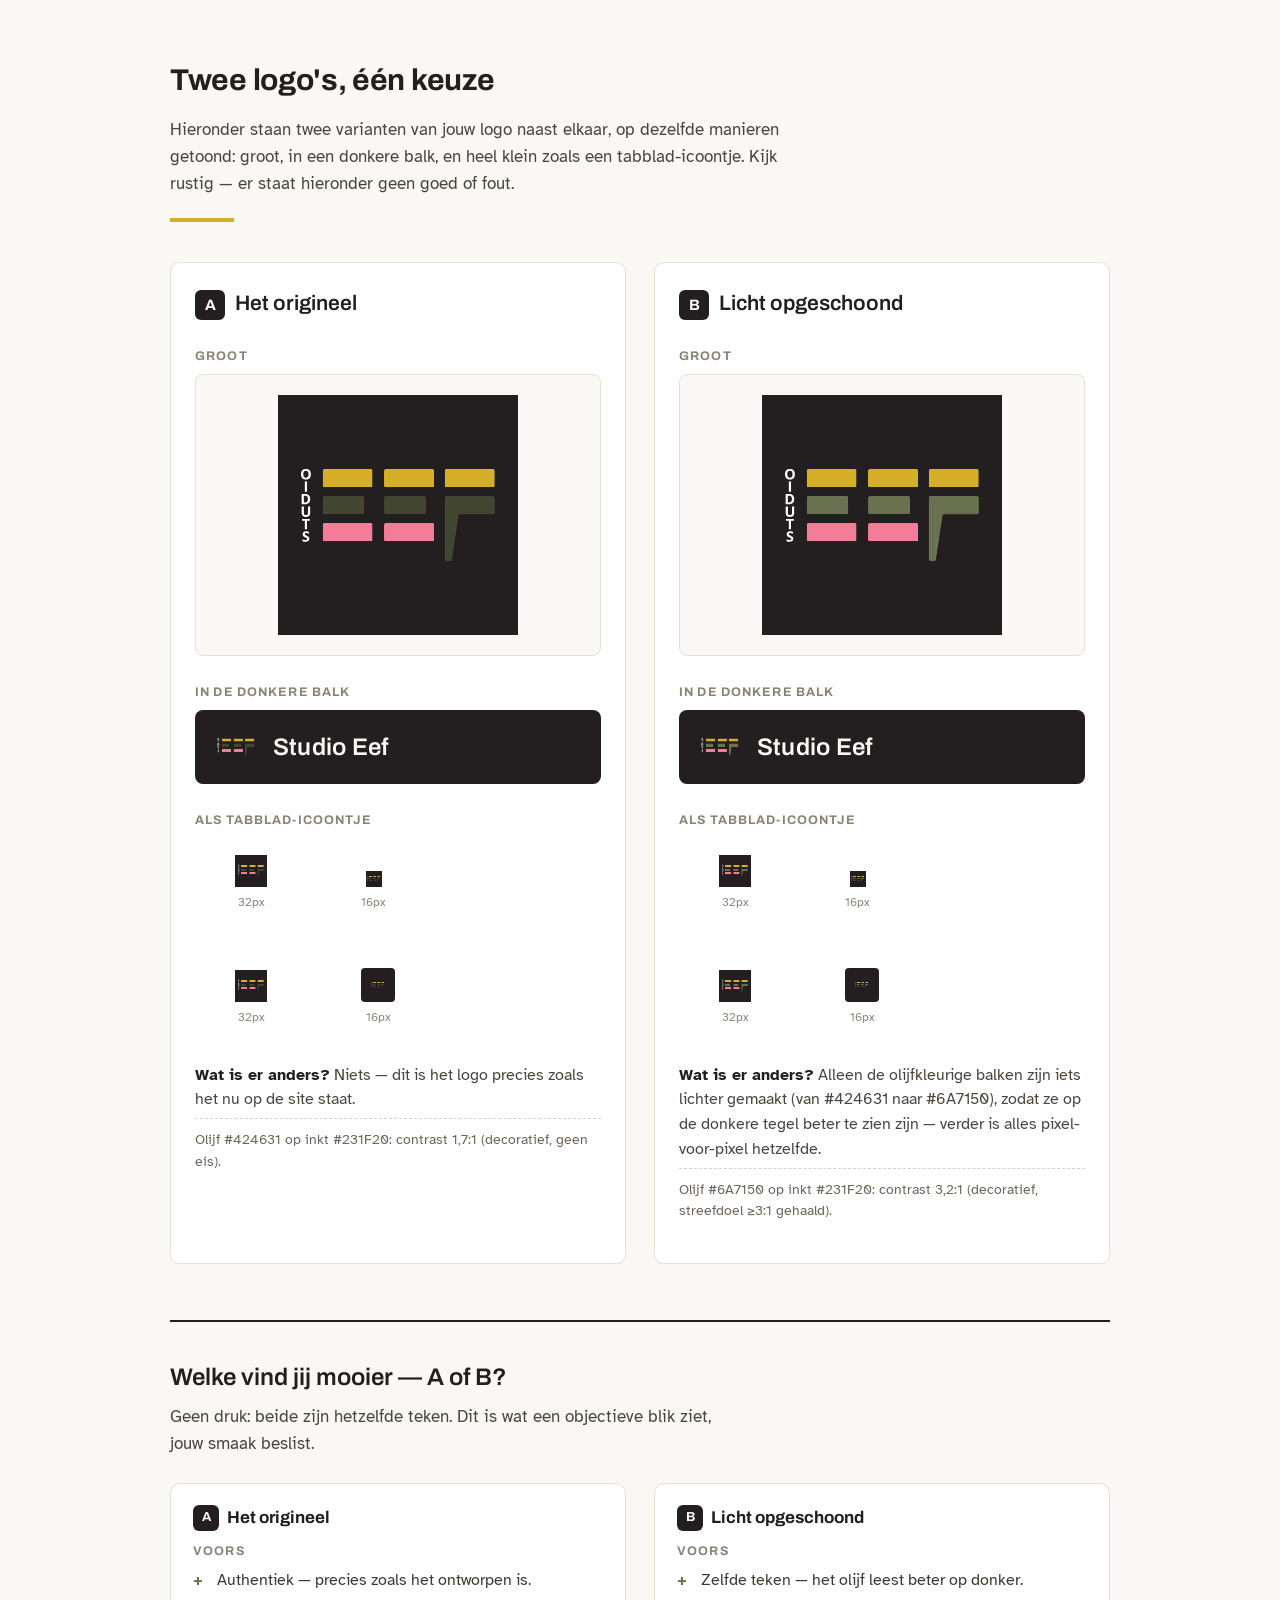
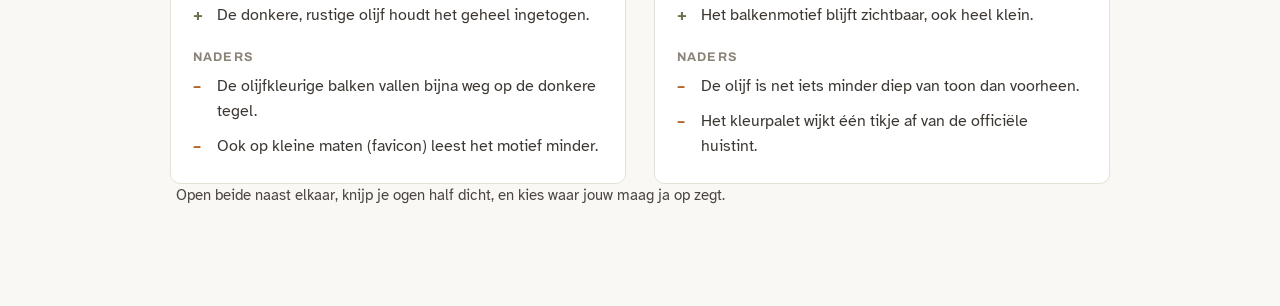
==== logo-keuze/index.html @ 6f705b38 "Logo-keuzepagina voor Eef (origineel vs. olijf-contrastfix 1,67->3,18:1) + Route A-assets (hout hi-r" ====
<!DOCTYPE html>
<html lang="nl">
<head>
<meta charset="UTF-8">
<meta name="viewport" content="width=device-width, initial-scale=1">
<title>Logo-keuze — Studio Eef</title>
<link rel="preconnect" href="https://fonts.googleapis.com">
<link rel="preconnect" href="https://fonts.gstatic.com" crossorigin>
<link href="https://fonts.googleapis.com/css2?family=Archivo:wght@400;600;700&family=Atkinson+Hyperlegible:wght@400;700&display=swap" rel="stylesheet">
<style>
  :root {
    --olijfp: #424631;      /* olijf, puur (huisstijl) */
    --olijf-l: #6A7150;     /* olijf, lichter (enkel in variant B) */
    --mosterd: #D6AF29;
    --roze: #F37C96;
    --inkt: #231F20;
    --papier: #FAF8F4;
  }
  * { box-sizing: border-box; }
  body {
    margin: 0;
    background: var(--papier);
    color: var(--inkt);
    font-family: "Atkinson Hyperlegible", sans-serif;
    font-size: 17px;
    line-height: 1.6;
  }
  h1, h2, h3, .merk-naam { font-family: "Archivo", sans-serif; }
  .wrap { max-width: 980px; margin: 0 auto; padding: 0 20px 72px; }

  /* intro */
  .intro { padding: 56px 0 40px; max-width: 620px; }
  .intro h1 { font-size: 30px; font-weight: 700; margin: 0 0 12px; letter-spacing: -0.01em; }
  .intro p { margin: 0; color: #4a4540; }
  .intro .streeplijn { width: 64px; height: 4px; background: var(--mosterd); margin: 20px 0 0; border: none; }

  /* variant-panelen */
  .panelen { display: grid; grid-template-columns: 1fr 1fr; gap: 28px; }
  @media (max-width: 760px) { .panelen { grid-template-columns: 1fr; } }
  .paneel {
    background: #fff;
    border: 1px solid #e6e1d8;
    border-radius: 10px;
    padding: 24px 24px 28px;
  }
  .paneel > header { display: flex; align-items: baseline; gap: 10px; margin-bottom: 20px; }
  .variant-letter {
    font-family: "Archivo", sans-serif;
    font-weight: 700; font-size: 15px;
    color: var(--papier);
    background: var(--inkt);
    width: 30px; height: 30px; border-radius: 6px;
    display: inline-flex; align-items: center; justify-content: center;
    flex: none;
  }
  .paneel h2 { font-size: 21px; font-weight: 600; margin: 0; }

  .groot-vak {
    background: var(--papier);
    border: 1px solid #e6e1d8;
    border-radius: 8px;
    display: flex; justify-content: center; padding: 20px;
  }
  .groot-vak img { width: 240px; height: 240px; display: block; }

  .label { font-size: 12.5px; font-weight: 700; letter-spacing: 0.09em; text-transform: uppercase; color: #8a8378; margin: 26px 0 8px; font-family: "Archivo", sans-serif; }

  /* nagemaakte inkt-headerbalk */
  .headerbalk {
    background: var(--inkt);
    border-radius: 8px;
    padding: 14px 18px;
    display: flex; align-items: center; gap: 14px;
  }
  .headerbalk img { width: 46px; height: 46px; display: block; flex: none; }
  .headerbalk .merk-naam { color: var(--papier); font-size: 24px; font-weight: 600; letter-spacing: 0.01em; }

  /* favicon-maten */
  .favicons { display: flex; gap: 22px; align-items: flex-end; flex-wrap: wrap; }
  .fav-groep { display: flex; gap: 14px; align-items: flex-end; }
  .fav-maat { text-align: center; }
  .fav-maat .vlak {
    display: flex; align-items: center; justify-content: center;
    border-radius: 4px; margin: 0 auto 6px;
  }
  .fav-maat .vlak.papier { background: var(--papier); border: 1px solid #e6e1d8; }
  .fav-maat .vlak.inkt { background: var(--inkt); }
  .fav-maat img { display: block; }
  .fav-maat figcaption { font-size: 12px; color: #8a8378; }
  .fav-maat .groot32 { width: 32px; height: 32px; padding: 0; }
  .fav-maat .groot16 { width: 16px; height: 16px; padding: 0; }
  .fav-maat.met-padding { padding: 7px; }

  .toelichting { font-size: 15.5px; color: #4a4540; margin: 18px 0 0; }
  .toelichting strong { color: var(--inkt); }
  .contrast-getal {
    font-size: 13.5px; color: #6b655c; margin-top: 6px;
    border-top: 1px dashed #d8d2c6; padding-top: 10px;
  }

  /* keuzehulp onderaan */
  .keuzehulp {
    margin-top: 56px;
    padding-top: 36px;
    border-top: 2px solid var(--inkt);
  }
  .keuzehulp h2 { font-size: 24px; font-weight: 600; margin: 0 0 6px; }
  .keuzehulp > p { color: #4a4540; margin: 0 0 26px; max-width: 560px; }
  .kolommen { display: grid; grid-template-columns: 1fr 1fr; gap: 28px; }
  @media (max-width: 760px) { .kolommen { grid-template-columns: 1fr; } }
  .kolom {
    background: #fff;
    border: 1px solid #e6e1d8;
    border-radius: 10px;
    padding: 20px 22px;
  }
  .kolom h3 { margin: 0 0 10px; font-size: 17px; font-weight: 700; display: flex; align-items: center; gap: 8px; }
  .kolom h3 .variant-letter { width: 26px; height: 26px; font-size: 13px; }
  .kolom ul { margin: 0; padding: 0; list-style: none; font-size: 15.5px; }
  .kolom li { padding: 5px 0 5px 24px; position: relative; color: #3d3833; }
  .kolom li::before { position: absolute; left: 0; font-weight: 700; }
  .kolom li.voor::before { content: "+"; color: var(--olijf-l); }
  .kolom li.nadeer::before { content: "–"; color: #b0642a; }
  .kolom .kopje-lijst { font-size: 12.5px; font-weight: 700; letter-spacing: 0.09em; text-transform: uppercase; color: #8a8378; margin: 14px 0 2px; font-family: "Archivo", sans-serif; }
  .kolom .kopje-lijst:first-of-type { margin-top: 10px; }
  .slotregel { margin-top: 28px; color: #6b655c; font-size: 14.5px; text-align: center; }
</style>
</head>
<body>
<div class="wrap">

  <section class="intro">
    <h1>Twee logo's, één keuze</h1>
    <p>Hieronder staan twee varianten van jouw logo naast elkaar, op dezelfde
    manieren getoond: groot, in een donkere balk, en heel klein zoals een
    tabblad-icoontje. Kijk rustig — er staat hieronder geen goed of fout.</p>
    <hr class="streeplijn">
  </section>

  <div class="panelen">

    <!-- VARIANT A -->
    <section class="paneel" aria-labelledby="titel-a">
      <header>
        <span class="variant-letter" aria-hidden="true">A</span>
        <h2 id="titel-a">Het origineel</h2>
      </header>

      <p class="label">Groot</p>
      <div class="groot-vak"><img src="logo-orig.svg" alt="Logo Studio Eef, origineel: inkt-tegel met balken in olijf, mosterd en roze en witte letters"></div>

      <p class="label">In de donkere balk</p>
      <div class="headerbalk">
        <img src="logo-orig.svg" alt="">
        <span class="merk-naam">Studio Eef</span>
      </div>

      <p class="label">Als tabblad-icoontje</p>
      <div class="favicons">
        <div class="fav-groep">
          <figure class="fav-maat">
            <div class="vlak papier groot32"><img src="logo-orig.svg" width="32" height="32" alt=""></div>
            <figcaption>32px</figcaption>
          </figure>
          <figure class="fav-maat">
            <div class="vlak papier groot16"><img src="logo-orig.svg" width="16" height="16" alt=""></div>
            <figcaption>16px</figcaption>
          </figure>
        </div>
        <div class="fav-groep">
          <figure class="fav-maat">
            <div class="vlak inkt met-padding"><img src="logo-orig.svg" width="32" height="32" alt=""></div>
            <figcaption>32px</figcaption>
          </figure>
          <figure class="fav-maat">
            <div class="vlak inkt" style="padding:9px;"><img src="logo-orig.svg" width="16" height="16" alt=""></div>
            <figcaption>16px</figcaption>
          </figure>
        </div>
      </div>

      <p class="toelichting"><strong>Wat is er anders?</strong> Niets — dit is
      het logo precies zoals het nu op de site staat.</p>
      <p class="contrast-getal">Olijf #424631 op inkt #231F20: contrast 1,7:1
      (decoratief, geen eis).</p>
    </section>

    <!-- VARIANT B -->
    <section class="paneel" aria-labelledby="titel-b">
      <header>
        <span class="variant-letter" aria-hidden="true">B</span>
        <h2 id="titel-b">Licht opgeschoond</h2>
      </header>

      <p class="label">Groot</p>
      <div class="groot-vak"><img src="logo-opgeschoond.svg" alt="Logo Studio Eef, opgeschoond: identiek aan het origineel, alleen de olijfkleurige balken zijn iets lichter"></div>

      <p class="label">In de donkere balk</p>
      <div class="headerbalk">
        <img src="logo-opgeschoond.svg" alt="">
        <span class="merk-naam">Studio Eef</span>
      </div>

      <p class="label">Als tabblad-icoontje</p>
      <div class="favicons">
        <div class="fav-groep">
          <figure class="fav-maat">
            <div class="vlak papier groot32"><img src="logo-opgeschoond.svg" width="32" height="32" alt=""></div>
            <figcaption>32px</figcaption>
          </figure>
          <figure class="fav-maat">
            <div class="vlak papier groot16"><img src="logo-opgeschoond.svg" width="16" height="16" alt=""></div>
            <figcaption>16px</figcaption>
          </figure>
        </div>
        <div class="fav-groep">
          <figure class="fav-maat">
            <div class="vlak inkt met-padding"><img src="logo-opgeschoond.svg" width="32" height="32" alt=""></div>
            <figcaption>32px</figcaption>
          </figure>
          <figure class="fav-maat">
            <div class="vlak inkt" style="padding:9px;"><img src="logo-opgeschoond.svg" width="16" height="16" alt=""></div>
            <figcaption>16px</figcaption>
          </figure>
        </div>
      </div>

      <p class="toelichting"><strong>Wat is er anders?</strong> Alleen de
      olijfkleurige balken zijn iets lichter gemaakt (van #424631 naar #6A7150),
      zodat ze op de donkere tegel beter te zien zijn — verder is alles
      pixel-voor-pixel hetzelfde.</p>
      <p class="contrast-getal">Olijf #6A7150 op inkt #231F20: contrast 3,2:1
      (decoratief, streefdoel ≥3:1 gehaald).</p>
    </section>

  </div>

  <!-- KEUZEHULP -->
  <section class="keuzehulp" aria-labelledby="titel-keuze">
    <h2 id="titel-keuze">Welke vind jij mooier — A of B?</h2>
    <p>Geen druk: beide zijn hetzelfde teken. Dit is wat een objectieve blik
    ziet, jouw smaak beslist.</p>

    <div class="kolommen">
      <div class="kolom">
        <h3><span class="variant-letter" aria-hidden="true">A</span> Het origineel</h3>
        <p class="kopje-lijst">Voors</p>
        <ul>
          <li class="voor">Authentiek — precies zoals het ontworpen is.</li>
          <li class="voor">De donkere, rustige olijf houdt het geheel ingetogen.</li>
        </ul>
        <p class="kopje-lijst">Naders</p>
        <ul>
          <li class="nadeer">De olijfkleurige balken vallen bijna weg op de donkere tegel.</li>
          <li class="nadeer">Ook op kleine maten (favicon) leest het motief minder.</li>
        </ul>
      </div>
      <div class="kolom">
        <h3><span class="variant-letter" aria-hidden="true">B</span> Licht opgeschoond</h3>
        <p class="kopje-lijst">Voors</p>
        <ul>
          <li class="voor">Zelfde teken — het olijf leest beter op donker.</li>
          <li class="voor">Het balkenmotief blijft zichtbaar, ook heel klein.</li>
        </ul>
        <p class="kopje-lijst">Naders</p>
        <ul>
          <li class="nadeer">De olijf is net iets minder diep van toon dan voorheen.</li>
          <li class="nadeer">Het kleurpalet wijkt één tikje af van de officiële huistint.</li>
        </ul>
      </div>
    </div>

    <p class="slotregel">Open beide naast elkaar, knijp je ogen half dicht, en
    kies waar jouw maag ja op zegt.</p>
  </section>

</div>
</body>
</html>
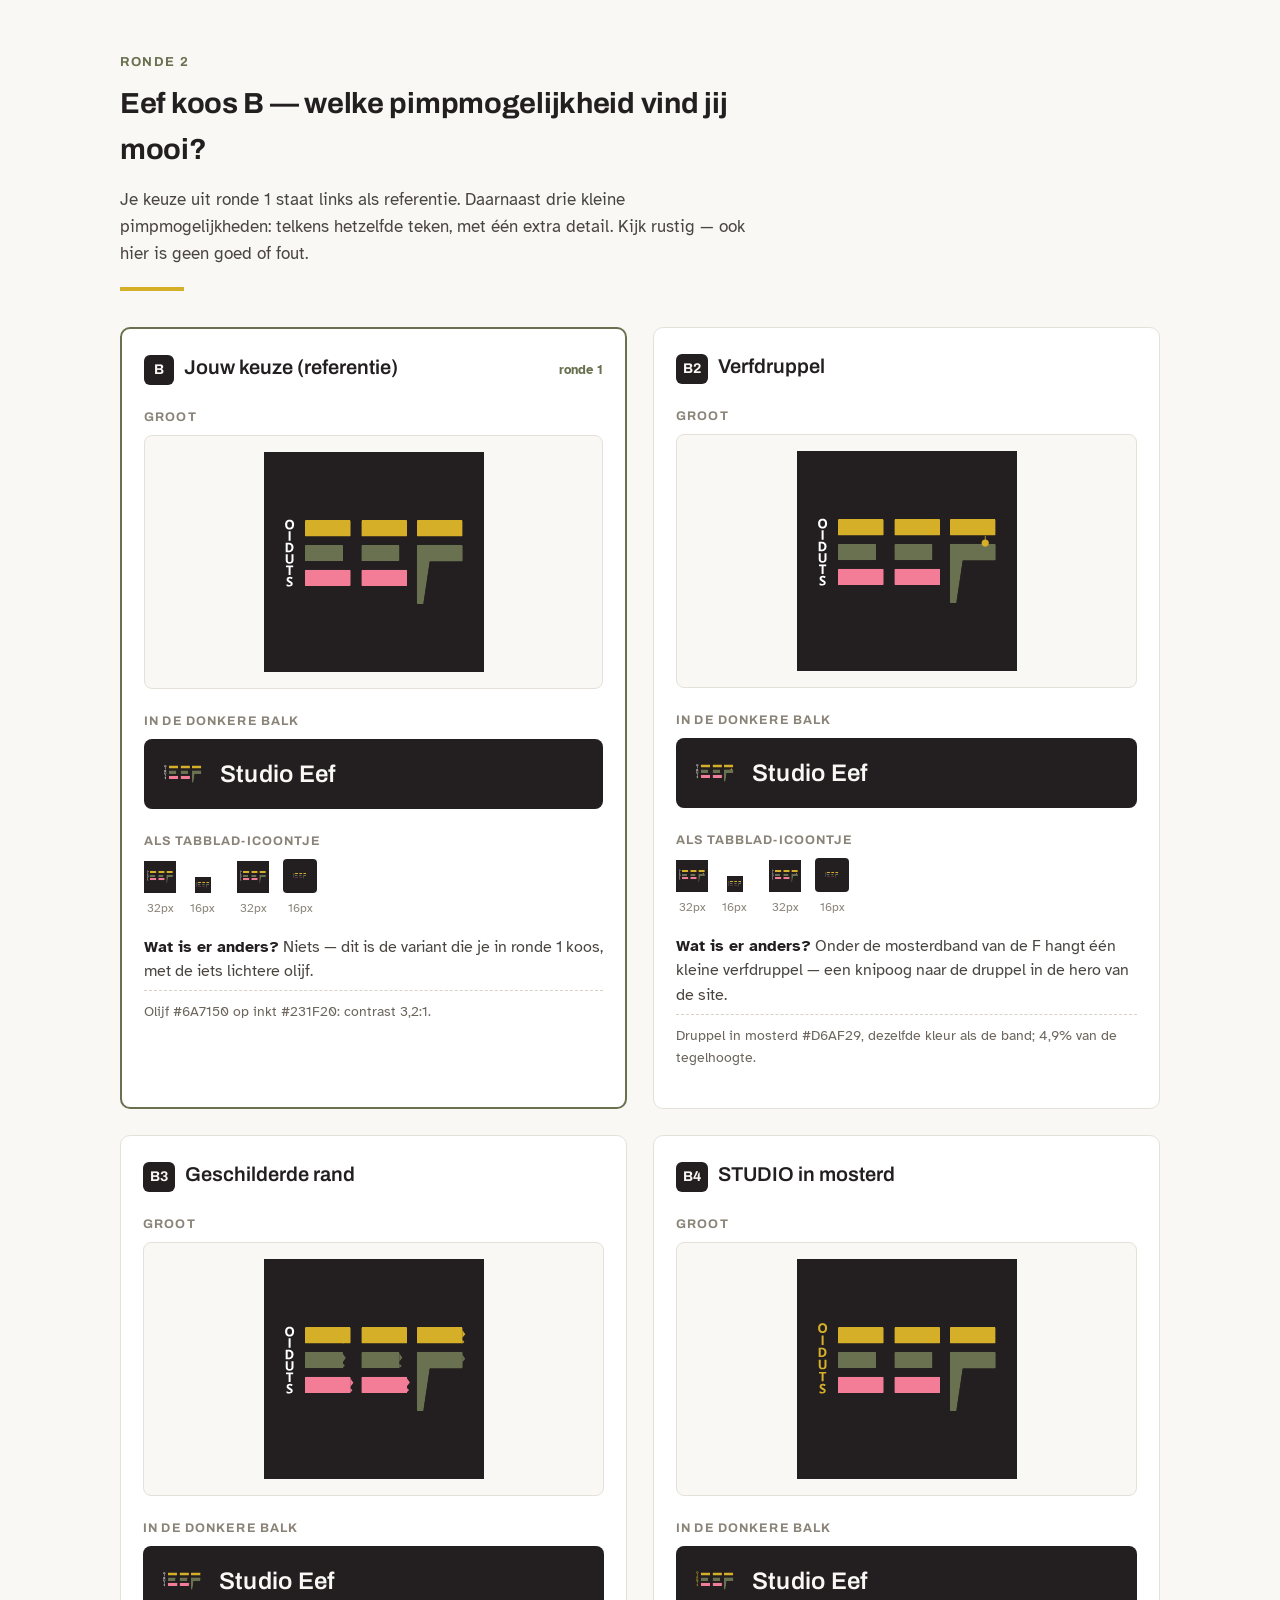
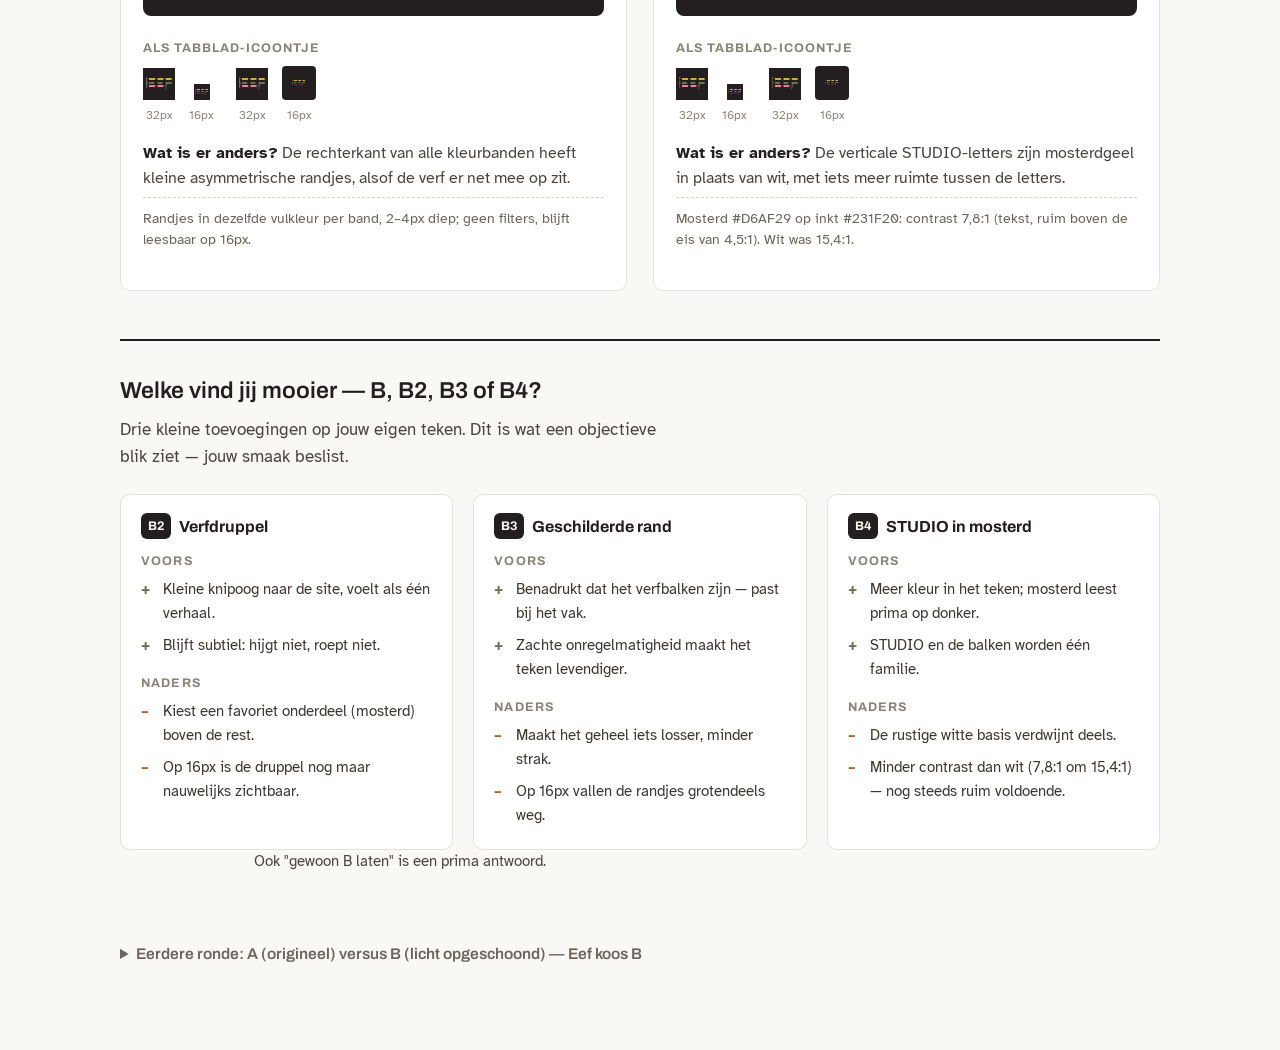
==== commit 8437bac0: "Logo-ronde 2: pimplus op B (druppel/kwastrand/STUDIO-mosterd) + finale Route A-assets (hout-final, s" ====
--- a/logo-keuze/index.html
+++ b/logo-keuze/index.html
@@ -3,14 +3,14 @@
 <head>
 <meta charset="UTF-8">
 <meta name="viewport" content="width=device-width, initial-scale=1">
-<title>Logo-keuze — Studio Eef</title>
+<title>Logo-keuze, ronde 2 — Studio Eef</title>
 <link rel="preconnect" href="https://fonts.googleapis.com">
 <link rel="preconnect" href="https://fonts.gstatic.com" crossorigin>
 <link href="https://fonts.googleapis.com/css2?family=Archivo:wght@400;600;700&family=Atkinson+Hyperlegible:wght@400;700&display=swap" rel="stylesheet">
 <style>
   :root {
     --olijfp: #424631;      /* olijf, puur (huisstijl) */
-    --olijf-l: #6A7150;     /* olijf, lichter (enkel in variant B) */
+    --olijf-l: #6A7150;     /* olijf, lichter (in B en afgeleiden) */
     --mosterd: #D6AF29;
     --roze: #F37C96;
     --inkt: #231F20;
@@ -26,50 +26,53 @@
     line-height: 1.6;
   }
   h1, h2, h3, .merk-naam { font-family: "Archivo", sans-serif; }
-  .wrap { max-width: 980px; margin: 0 auto; padding: 0 20px 72px; }
+  .wrap { max-width: 1080px; margin: 0 auto; padding: 0 20px 72px; }
 
   /* intro */
-  .intro { padding: 56px 0 40px; max-width: 620px; }
-  .intro h1 { font-size: 30px; font-weight: 700; margin: 0 0 12px; letter-spacing: -0.01em; }
+  .intro { padding: 52px 0 36px; max-width: 640px; }
+  .intro .ronde { font-family: "Archivo", sans-serif; font-size: 13px; font-weight: 700; letter-spacing: 0.12em; text-transform: uppercase; color: var(--olijf-l); margin: 0 0 8px; }
+  .intro h1 { font-size: 29px; font-weight: 700; margin: 0 0 12px; letter-spacing: -0.01em; }
   .intro p { margin: 0; color: #4a4540; }
   .intro .streeplijn { width: 64px; height: 4px; background: var(--mosterd); margin: 20px 0 0; border: none; }
 
   /* variant-panelen */
-  .panelen { display: grid; grid-template-columns: 1fr 1fr; gap: 28px; }
-  @media (max-width: 760px) { .panelen { grid-template-columns: 1fr; } }
+  .panelen { display: grid; grid-template-columns: 1fr 1fr; gap: 26px; }
+  @media (max-width: 780px) { .panelen { grid-template-columns: 1fr; } }
   .paneel {
     background: #fff;
     border: 1px solid #e6e1d8;
     border-radius: 10px;
-    padding: 24px 24px 28px;
-  }
-  .paneel > header { display: flex; align-items: baseline; gap: 10px; margin-bottom: 20px; }
+    padding: 22px 22px 26px;
+  }
+  .paneel.referentie { border: 2px solid var(--olijf-l); }
+  .paneel > header { display: flex; align-items: baseline; gap: 10px; margin-bottom: 18px; }
   .variant-letter {
     font-family: "Archivo", sans-serif;
-    font-weight: 700; font-size: 15px;
+    font-weight: 700; font-size: 14px;
     color: var(--papier);
     background: var(--inkt);
-    width: 30px; height: 30px; border-radius: 6px;
+    min-width: 30px; height: 30px; border-radius: 6px;
     display: inline-flex; align-items: center; justify-content: center;
-    flex: none;
-  }
-  .paneel h2 { font-size: 21px; font-weight: 600; margin: 0; }
+    flex: none; padding: 0 7px;
+  }
+  .paneel h2 { font-size: 20px; font-weight: 600; margin: 0; }
+  .paneel .referentie-label { font-size: 12.5px; color: var(--olijf-l); font-weight: 700; margin-left: auto; }
 
   .groot-vak {
     background: var(--papier);
     border: 1px solid #e6e1d8;
     border-radius: 8px;
-    display: flex; justify-content: center; padding: 20px;
-  }
-  .groot-vak img { width: 240px; height: 240px; display: block; }
-
-  .label { font-size: 12.5px; font-weight: 700; letter-spacing: 0.09em; text-transform: uppercase; color: #8a8378; margin: 26px 0 8px; font-family: "Archivo", sans-serif; }
+    display: flex; justify-content: center; padding: 16px;
+  }
+  .groot-vak img { width: 220px; height: 220px; display: block; }
+
+  .label { font-size: 12.5px; font-weight: 700; letter-spacing: 0.09em; text-transform: uppercase; color: #8a8378; margin: 22px 0 8px; font-family: "Archivo", sans-serif; }
 
   /* nagemaakte inkt-headerbalk */
   .headerbalk {
     background: var(--inkt);
     border-radius: 8px;
-    padding: 14px 18px;
+    padding: 12px 16px;
     display: flex; align-items: center; gap: 14px;
   }
   .headerbalk img { width: 46px; height: 46px; display: block; flex: none; }
@@ -78,7 +81,7 @@
   /* favicon-maten */
   .favicons { display: flex; gap: 22px; align-items: flex-end; flex-wrap: wrap; }
   .fav-groep { display: flex; gap: 14px; align-items: flex-end; }
-  .fav-maat { text-align: center; }
+  .fav-maat { text-align: center; margin: 0; }
   .fav-maat .vlak {
     display: flex; align-items: center; justify-content: center;
     border-radius: 4px; margin: 0 auto 6px;
@@ -91,109 +94,68 @@
   .fav-maat .groot16 { width: 16px; height: 16px; padding: 0; }
   .fav-maat.met-padding { padding: 7px; }
 
-  .toelichting { font-size: 15.5px; color: #4a4540; margin: 18px 0 0; }
+  .toelichting { font-size: 15.5px; color: #4a4540; margin: 16px 0 0; }
   .toelichting strong { color: var(--inkt); }
   .contrast-getal {
     font-size: 13.5px; color: #6b655c; margin-top: 6px;
     border-top: 1px dashed #d8d2c6; padding-top: 10px;
   }
 
-  /* keuzehulp onderaan */
-  .keuzehulp {
-    margin-top: 56px;
-    padding-top: 36px;
-    border-top: 2px solid var(--inkt);
-  }
-  .keuzehulp h2 { font-size: 24px; font-weight: 600; margin: 0 0 6px; }
-  .keuzehulp > p { color: #4a4540; margin: 0 0 26px; max-width: 560px; }
-  .kolommen { display: grid; grid-template-columns: 1fr 1fr; gap: 28px; }
-  @media (max-width: 760px) { .kolommen { grid-template-columns: 1fr; } }
+  /* keuzehulp */
+  .keuzehulp { margin-top: 48px; padding-top: 32px; border-top: 2px solid var(--inkt); }
+  .keuzehulp h2 { font-size: 23px; font-weight: 600; margin: 0 0 6px; }
+  .keuzehulp > p { color: #4a4540; margin: 0 0 24px; max-width: 560px; }
+  .kolommen { display: grid; grid-template-columns: repeat(auto-fit, minmax(220px, 1fr)); gap: 20px; }
   .kolom {
     background: #fff;
     border: 1px solid #e6e1d8;
     border-radius: 10px;
-    padding: 20px 22px;
-  }
-  .kolom h3 { margin: 0 0 10px; font-size: 17px; font-weight: 700; display: flex; align-items: center; gap: 8px; }
-  .kolom h3 .variant-letter { width: 26px; height: 26px; font-size: 13px; }
-  .kolom ul { margin: 0; padding: 0; list-style: none; font-size: 15.5px; }
-  .kolom li { padding: 5px 0 5px 24px; position: relative; color: #3d3833; }
+    padding: 18px 20px;
+  }
+  .kolom h3 { margin: 0 0 8px; font-size: 16px; font-weight: 700; display: flex; align-items: center; gap: 8px; }
+  .kolom h3 .variant-letter { min-width: 26px; height: 26px; font-size: 12.5px; }
+  .kolom ul { margin: 0; padding: 0; list-style: none; font-size: 15px; }
+  .kolom li { padding: 4px 0 4px 22px; position: relative; color: #3d3833; }
   .kolom li::before { position: absolute; left: 0; font-weight: 700; }
   .kolom li.voor::before { content: "+"; color: var(--olijf-l); }
   .kolom li.nadeer::before { content: "–"; color: #b0642a; }
-  .kolom .kopje-lijst { font-size: 12.5px; font-weight: 700; letter-spacing: 0.09em; text-transform: uppercase; color: #8a8378; margin: 14px 0 2px; font-family: "Archivo", sans-serif; }
-  .kolom .kopje-lijst:first-of-type { margin-top: 10px; }
-  .slotregel { margin-top: 28px; color: #6b655c; font-size: 14.5px; text-align: center; }
+  .kolom .kopje-lijst { font-size: 12.5px; font-weight: 700; letter-spacing: 0.09em; text-transform: uppercase; color: #8a8378; margin: 12px 0 2px; font-family: "Archivo", sans-serif; }
+  .slotregel { margin-top: 26px; color: #6b655c; font-size: 14.5px; text-align: center; }
+
+  /* eerdere ronde */
+  .eerdere-ronde { margin-top: 56px; }
+  .eerdere-ronde summary {
+    font-family: "Archivo", sans-serif;
+    font-size: 15.5px; font-weight: 600; color: #6b655c;
+    cursor: pointer; padding: 12px 0;
+  }
+  .eerdere-ronde[open] summary { color: var(--inkt); }
 </style>
 </head>
 <body>
 <div class="wrap">
 
   <section class="intro">
-    <h1>Twee logo's, één keuze</h1>
-    <p>Hieronder staan twee varianten van jouw logo naast elkaar, op dezelfde
-    manieren getoond: groot, in een donkere balk, en heel klein zoals een
-    tabblad-icoontje. Kijk rustig — er staat hieronder geen goed of fout.</p>
+    <p class="ronde">Ronde 2</p>
+    <h1>Eef koos B — welke pimpmogelijkheid vind jij mooi?</h1>
+    <p>Je keuze uit ronde 1 staat links als referentie. Daarnaast drie kleine
+    pimpmogelijkheden: telkens hetzelfde teken, met één extra detail. Kijk
+    rustig — ook hier is geen goed of fout.</p>
     <hr class="streeplijn">
   </section>
 
   <div class="panelen">
 
-    <!-- VARIANT A -->
-    <section class="paneel" aria-labelledby="titel-a">
-      <header>
-        <span class="variant-letter" aria-hidden="true">A</span>
-        <h2 id="titel-a">Het origineel</h2>
-      </header>
-
-      <p class="label">Groot</p>
-      <div class="groot-vak"><img src="logo-orig.svg" alt="Logo Studio Eef, origineel: inkt-tegel met balken in olijf, mosterd en roze en witte letters"></div>
-
-      <p class="label">In de donkere balk</p>
-      <div class="headerbalk">
-        <img src="logo-orig.svg" alt="">
-        <span class="merk-naam">Studio Eef</span>
-      </div>
-
-      <p class="label">Als tabblad-icoontje</p>
-      <div class="favicons">
-        <div class="fav-groep">
-          <figure class="fav-maat">
-            <div class="vlak papier groot32"><img src="logo-orig.svg" width="32" height="32" alt=""></div>
-            <figcaption>32px</figcaption>
-          </figure>
-          <figure class="fav-maat">
-            <div class="vlak papier groot16"><img src="logo-orig.svg" width="16" height="16" alt=""></div>
-            <figcaption>16px</figcaption>
-          </figure>
-        </div>
-        <div class="fav-groep">
-          <figure class="fav-maat">
-            <div class="vlak inkt met-padding"><img src="logo-orig.svg" width="32" height="32" alt=""></div>
-            <figcaption>32px</figcaption>
-          </figure>
-          <figure class="fav-maat">
-            <div class="vlak inkt" style="padding:9px;"><img src="logo-orig.svg" width="16" height="16" alt=""></div>
-            <figcaption>16px</figcaption>
-          </figure>
-        </div>
-      </div>
-
-      <p class="toelichting"><strong>Wat is er anders?</strong> Niets — dit is
-      het logo precies zoals het nu op de site staat.</p>
-      <p class="contrast-getal">Olijf #424631 op inkt #231F20: contrast 1,7:1
-      (decoratief, geen eis).</p>
-    </section>
-
-    <!-- VARIANT B -->
-    <section class="paneel" aria-labelledby="titel-b">
+    <!-- B (referentie) -->
+    <section class="paneel referentie" aria-labelledby="titel-b">
       <header>
         <span class="variant-letter" aria-hidden="true">B</span>
-        <h2 id="titel-b">Licht opgeschoond</h2>
+        <h2 id="titel-b">Jouw keuze (referentie)</h2>
+        <span class="referentie-label">ronde 1</span>
       </header>
 
       <p class="label">Groot</p>
-      <div class="groot-vak"><img src="logo-opgeschoond.svg" alt="Logo Studio Eef, opgeschoond: identiek aan het origineel, alleen de olijfkleurige balken zijn iets lichter"></div>
+      <div class="groot-vak"><img src="logo-opgeschoond.svg" alt="Gekozen logo B: inkt-tegel met balken in lichte olijf, mosterd en roze en witte letters"></div>
 
       <p class="label">In de donkere balk</p>
       <div class="headerbalk">
@@ -204,75 +166,217 @@
       <p class="label">Als tabblad-icoontje</p>
       <div class="favicons">
         <div class="fav-groep">
-          <figure class="fav-maat">
-            <div class="vlak papier groot32"><img src="logo-opgeschoond.svg" width="32" height="32" alt=""></div>
-            <figcaption>32px</figcaption>
-          </figure>
-          <figure class="fav-maat">
-            <div class="vlak papier groot16"><img src="logo-opgeschoond.svg" width="16" height="16" alt=""></div>
-            <figcaption>16px</figcaption>
-          </figure>
-        </div>
-        <div class="fav-groep">
-          <figure class="fav-maat">
-            <div class="vlak inkt met-padding"><img src="logo-opgeschoond.svg" width="32" height="32" alt=""></div>
-            <figcaption>32px</figcaption>
-          </figure>
-          <figure class="fav-maat">
-            <div class="vlak inkt" style="padding:9px;"><img src="logo-opgeschoond.svg" width="16" height="16" alt=""></div>
-            <figcaption>16px</figcaption>
-          </figure>
-        </div>
-      </div>
-
-      <p class="toelichting"><strong>Wat is er anders?</strong> Alleen de
-      olijfkleurige balken zijn iets lichter gemaakt (van #424631 naar #6A7150),
-      zodat ze op de donkere tegel beter te zien zijn — verder is alles
-      pixel-voor-pixel hetzelfde.</p>
-      <p class="contrast-getal">Olijf #6A7150 op inkt #231F20: contrast 3,2:1
-      (decoratief, streefdoel ≥3:1 gehaald).</p>
+          <figure class="fav-maat"><div class="vlak papier groot32"><img src="logo-opgeschoond.svg" width="32" height="32" alt=""></div><figcaption>32px</figcaption></figure>
+          <figure class="fav-maat"><div class="vlak papier groot16"><img src="logo-opgeschoond.svg" width="16" height="16" alt=""></div><figcaption>16px</figcaption></figure>
+        </div>
+        <div class="fav-groep">
+          <figure class="fav-maat"><div class="vlak inkt met-padding"><img src="logo-opgeschoond.svg" width="32" height="32" alt=""></div><figcaption>32px</figcaption></figure>
+          <figure class="fav-maat"><div class="vlak inkt" style="padding:9px;"><img src="logo-opgeschoond.svg" width="16" height="16" alt=""></div><figcaption>16px</figcaption></figure>
+        </div>
+      </div>
+
+      <p class="toelichting"><strong>Wat is er anders?</strong> Niets — dit is
+      de variant die je in ronde 1 koos, met de iets lichtere olijf.</p>
+      <p class="contrast-getal">Olijf #6A7150 op inkt #231F20: contrast 3,2:1.</p>
+    </section>
+
+    <!-- B2 druppel -->
+    <section class="paneel" aria-labelledby="titel-b2">
+      <header>
+        <span class="variant-letter" aria-hidden="true">B2</span>
+        <h2 id="titel-b2">Verfdruppel</h2>
+      </header>
+
+      <p class="label">Groot</p>
+      <div class="groot-vak"><img src="logo-b2-druppel.svg" alt="Logo B met een kleine mosterdgele verfdruppel onder de mosterdband van de F"></div>
+
+      <p class="label">In de donkere balk</p>
+      <div class="headerbalk">
+        <img src="logo-b2-druppel.svg" alt="">
+        <span class="merk-naam">Studio Eef</span>
+      </div>
+
+      <p class="label">Als tabblad-icoontje</p>
+      <div class="favicons">
+        <div class="fav-groep">
+          <figure class="fav-maat"><div class="vlak papier groot32"><img src="logo-b2-druppel.svg" width="32" height="32" alt=""></div><figcaption>32px</figcaption></figure>
+          <figure class="fav-maat"><div class="vlak papier groot16"><img src="logo-b2-druppel.svg" width="16" height="16" alt=""></div><figcaption>16px</figcaption></figure>
+        </div>
+        <div class="fav-groep">
+          <figure class="fav-maat"><div class="vlak inkt met-padding"><img src="logo-b2-druppel.svg" width="32" height="32" alt=""></div><figcaption>32px</figcaption></figure>
+          <figure class="fav-maat"><div class="vlak inkt" style="padding:9px;"><img src="logo-b2-druppel.svg" width="16" height="16" alt=""></div><figcaption>16px</figcaption></figure>
+        </div>
+      </div>
+
+      <p class="toelichting"><strong>Wat is er anders?</strong> Onder de
+      mosterdband van de F hangt één kleine verfdruppel — een knipoog naar de
+      druppel in de hero van de site.</p>
+      <p class="contrast-getal">Druppel in mosterd #D6AF29, dezelfde kleur als
+      de band; 4,9% van de tegelhoogte.</p>
+    </section>
+
+    <!-- B3 kwastrand -->
+    <section class="paneel" aria-labelledby="titel-b3">
+      <header>
+        <span class="variant-letter" aria-hidden="true">B3</span>
+        <h2 id="titel-b3">Geschilderde rand</h2>
+      </header>
+
+      <p class="label">Groot</p>
+      <div class="groot-vak"><img src="logo-b3-kwastrand.svg" alt="Logo B waarbij de rechterkant van alle kleurbanden een licht rafelige, net-geschilderde rand heeft"></div>
+
+      <p class="label">In de donkere balk</p>
+      <div class="headerbalk">
+        <img src="logo-b3-kwastrand.svg" alt="">
+        <span class="merk-naam">Studio Eef</span>
+      </div>
+
+      <p class="label">Als tabblad-icoontje</p>
+      <div class="favicons">
+        <div class="fav-groep">
+          <figure class="fav-maat"><div class="vlak papier groot32"><img src="logo-b3-kwastrand.svg" width="32" height="32" alt=""></div><figcaption>32px</figcaption></figure>
+          <figure class="fav-maat"><div class="vlak papier groot16"><img src="logo-b3-kwastrand.svg" width="16" height="16" alt=""></div><figcaption>16px</figcaption></figure>
+        </div>
+        <div class="fav-groep">
+          <figure class="fav-maat"><div class="vlak inkt met-padding"><img src="logo-b3-kwastrand.svg" width="32" height="32" alt=""></div><figcaption>32px</figcaption></figure>
+          <figure class="fav-maat"><div class="vlak inkt" style="padding:9px;"><img src="logo-b3-kwastrand.svg" width="16" height="16" alt=""></div><figcaption>16px</figcaption></figure>
+        </div>
+      </div>
+
+      <p class="toelichting"><strong>Wat is er anders?</strong> De rechterkant
+      van alle kleurbanden heeft kleine asymmetrische randjes, alsof de verf
+      er net mee op zit.</p>
+      <p class="contrast-getal">Randjes in dezelfde vulkleur per band, 2–4px
+      diep; geen filters, blijft leesbaar op 16px.</p>
+    </section>
+
+    <!-- B4 studio mosterd -->
+    <section class="paneel" aria-labelledby="titel-b4">
+      <header>
+        <span class="variant-letter" aria-hidden="true">B4</span>
+        <h2 id="titel-b4">STUDIO in mosterd</h2>
+      </header>
+
+      <p class="label">Groot</p>
+      <div class="groot-vak"><img src="logo-b4-studio-mosterd.svg" alt="Logo B waarbij de verticale STUDIO-letters mosterdgeel zijn in plaats van wit"></div>
+
+      <p class="label">In de donkere balk</p>
+      <div class="headerbalk">
+        <img src="logo-b4-studio-mosterd.svg" alt="">
+        <span class="merk-naam">Studio Eef</span>
+      </div>
+
+      <p class="label">Als tabblad-icoontje</p>
+      <div class="favicons">
+        <div class="fav-groep">
+          <figure class="fav-maat"><div class="vlak papier groot32"><img src="logo-b4-studio-mosterd.svg" width="32" height="32" alt=""></div><figcaption>32px</figcaption></figure>
+          <figure class="fav-maat"><div class="vlak papier groot16"><img src="logo-b4-studio-mosterd.svg" width="16" height="16" alt=""></div><figcaption>16px</figcaption></figure>
+        </div>
+        <div class="fav-groep">
+          <figure class="fav-maat"><div class="vlak inkt met-padding"><img src="logo-b4-studio-mosterd.svg" width="32" height="32" alt=""></div><figcaption>32px</figcaption></figure>
+          <figure class="fav-maat"><div class="vlak inkt" style="padding:9px;"><img src="logo-b4-studio-mosterd.svg" width="16" height="16" alt=""></div><figcaption>16px</figcaption></figure>
+        </div>
+      </div>
+
+      <p class="toelichting"><strong>Wat is er anders?</strong> De verticale
+      STUDIO-letters zijn mosterdgeel in plaats van wit, met iets meer ruimte
+      tussen de letters.</p>
+      <p class="contrast-getal">Mosterd #D6AF29 op inkt #231F20: contrast
+      7,8:1 (tekst, ruim boven de eis van 4,5:1). Wit was 15,4:1.</p>
     </section>
 
   </div>
 
   <!-- KEUZEHULP -->
   <section class="keuzehulp" aria-labelledby="titel-keuze">
-    <h2 id="titel-keuze">Welke vind jij mooier — A of B?</h2>
-    <p>Geen druk: beide zijn hetzelfde teken. Dit is wat een objectieve blik
-    ziet, jouw smaak beslist.</p>
+    <h2 id="titel-keuze">Welke vind jij mooier — B, B2, B3 of B4?</h2>
+    <p>Drie kleine toevoegingen op jouw eigen teken. Dit is wat een objectieve
+    blik ziet — jouw smaak beslist.</p>
 
     <div class="kolommen">
       <div class="kolom">
-        <h3><span class="variant-letter" aria-hidden="true">A</span> Het origineel</h3>
+        <h3><span class="variant-letter" aria-hidden="true">B2</span> Verfdruppel</h3>
         <p class="kopje-lijst">Voors</p>
         <ul>
-          <li class="voor">Authentiek — precies zoals het ontworpen is.</li>
-          <li class="voor">De donkere, rustige olijf houdt het geheel ingetogen.</li>
+          <li class="voor">Kleine knipoog naar de site, voelt als één verhaal.</li>
+          <li class="voor">Blijft subtiel: hijgt niet, roept niet.</li>
         </ul>
         <p class="kopje-lijst">Naders</p>
         <ul>
-          <li class="nadeer">De olijfkleurige balken vallen bijna weg op de donkere tegel.</li>
-          <li class="nadeer">Ook op kleine maten (favicon) leest het motief minder.</li>
+          <li class="nadeer">Kiest een favoriet onderdeel (mosterd) boven de rest.</li>
+          <li class="nadeer">Op 16px is de druppel nog maar nauwelijks zichtbaar.</li>
         </ul>
       </div>
       <div class="kolom">
-        <h3><span class="variant-letter" aria-hidden="true">B</span> Licht opgeschoond</h3>
+        <h3><span class="variant-letter" aria-hidden="true">B3</span> Geschilderde rand</h3>
         <p class="kopje-lijst">Voors</p>
         <ul>
-          <li class="voor">Zelfde teken — het olijf leest beter op donker.</li>
-          <li class="voor">Het balkenmotief blijft zichtbaar, ook heel klein.</li>
+          <li class="voor">Benadrukt dat het verfbalken zijn — past bij het vak.</li>
+          <li class="voor">Zachte onregelmatigheid maakt het teken levendiger.</li>
         </ul>
         <p class="kopje-lijst">Naders</p>
         <ul>
-          <li class="nadeer">De olijf is net iets minder diep van toon dan voorheen.</li>
-          <li class="nadeer">Het kleurpalet wijkt één tikje af van de officiële huistint.</li>
+          <li class="nadeer">Maakt het geheel iets losser, minder strak.</li>
+          <li class="nadeer">Op 16px vallen de randjes grotendeels weg.</li>
+        </ul>
+      </div>
+      <div class="kolom">
+        <h3><span class="variant-letter" aria-hidden="true">B4</span> STUDIO in mosterd</h3>
+        <p class="kopje-lijst">Voors</p>
+        <ul>
+          <li class="voor">Meer kleur in het teken; mosterd leest prima op donker.</li>
+          <li class="voor">STUDIO en de balken worden één familie.</li>
+        </ul>
+        <p class="kopje-lijst">Naders</p>
+        <ul>
+          <li class="nadeer">De rustige witte basis verdwijnt deels.</li>
+          <li class="nadeer">Minder contrast dan wit (7,8:1 om 15,4:1) — nog steeds ruim voldoende.</li>
         </ul>
       </div>
     </div>
 
-    <p class="slotregel">Open beide naast elkaar, knijp je ogen half dicht, en
-    kies waar jouw maag ja op zegt.</p>
+    <p class="slotregel">Ook "gewoon B laten" is een prima antwoord.</p>
   </section>
+
+  <!-- EERDERE RONDE -->
+  <details class="eerdere-ronde">
+    <summary>Eerdere ronde: A (origineel) versus B (licht opgeschoond) — Eef koos B</summary>
+    <div class="panelen" style="margin-top:20px;">
+      <section class="paneel" aria-labelledby="titel-a">
+        <header>
+          <span class="variant-letter" aria-hidden="true">A</span>
+          <h2 id="titel-a">Het origineel</h2>
+        </header>
+        <p class="label">Groot</p>
+        <div class="groot-vak"><img src="logo-orig.svg" alt="Originele logo: inkt-tegel met balken in donkere olijf, mosterd en roze en witte letters"></div>
+        <p class="label">In de donkere balk</p>
+        <div class="headerbalk">
+          <img src="logo-orig.svg" alt="">
+          <span class="merk-naam">Studio Eef</span>
+        </div>
+        <p class="toelichting"><strong>Wat is er anders?</strong> Niets — het
+        logo precies zoals het ontworpen is.</p>
+        <p class="contrast-getal">Olijf #424631 op inkt #231F20: contrast 1,7:1
+        (decoratief).</p>
+      </section>
+      <section class="paneel referentie" aria-labelledby="titel-b-alt">
+        <header>
+          <span class="variant-letter" aria-hidden="true">B</span>
+          <h2 id="titel-b-alt">Licht opgeschoond — gekozen</h2>
+        </header>
+        <p class="label">Groot</p>
+        <div class="groot-vak"><img src="logo-opgeschoond.svg" alt="Logo met lichtere olijf"></div>
+        <p class="label">In de donkere balk</p>
+        <div class="headerbalk">
+          <img src="logo-opgeschoond.svg" alt="">
+          <span class="merk-naam">Studio Eef</span>
+        </div>
+        <p class="toelichting"><strong>Wat is er anders?</strong> Alleen de
+        olijfkleurige balken zijn iets lichter (#424631 → #6A7150).</p>
+        <p class="contrast-getal">Olijf #6A7150 op inkt #231F20: contrast 3,2:1.</p>
+      </section>
+    </div>
+  </details>
 
 </div>
 </body>
